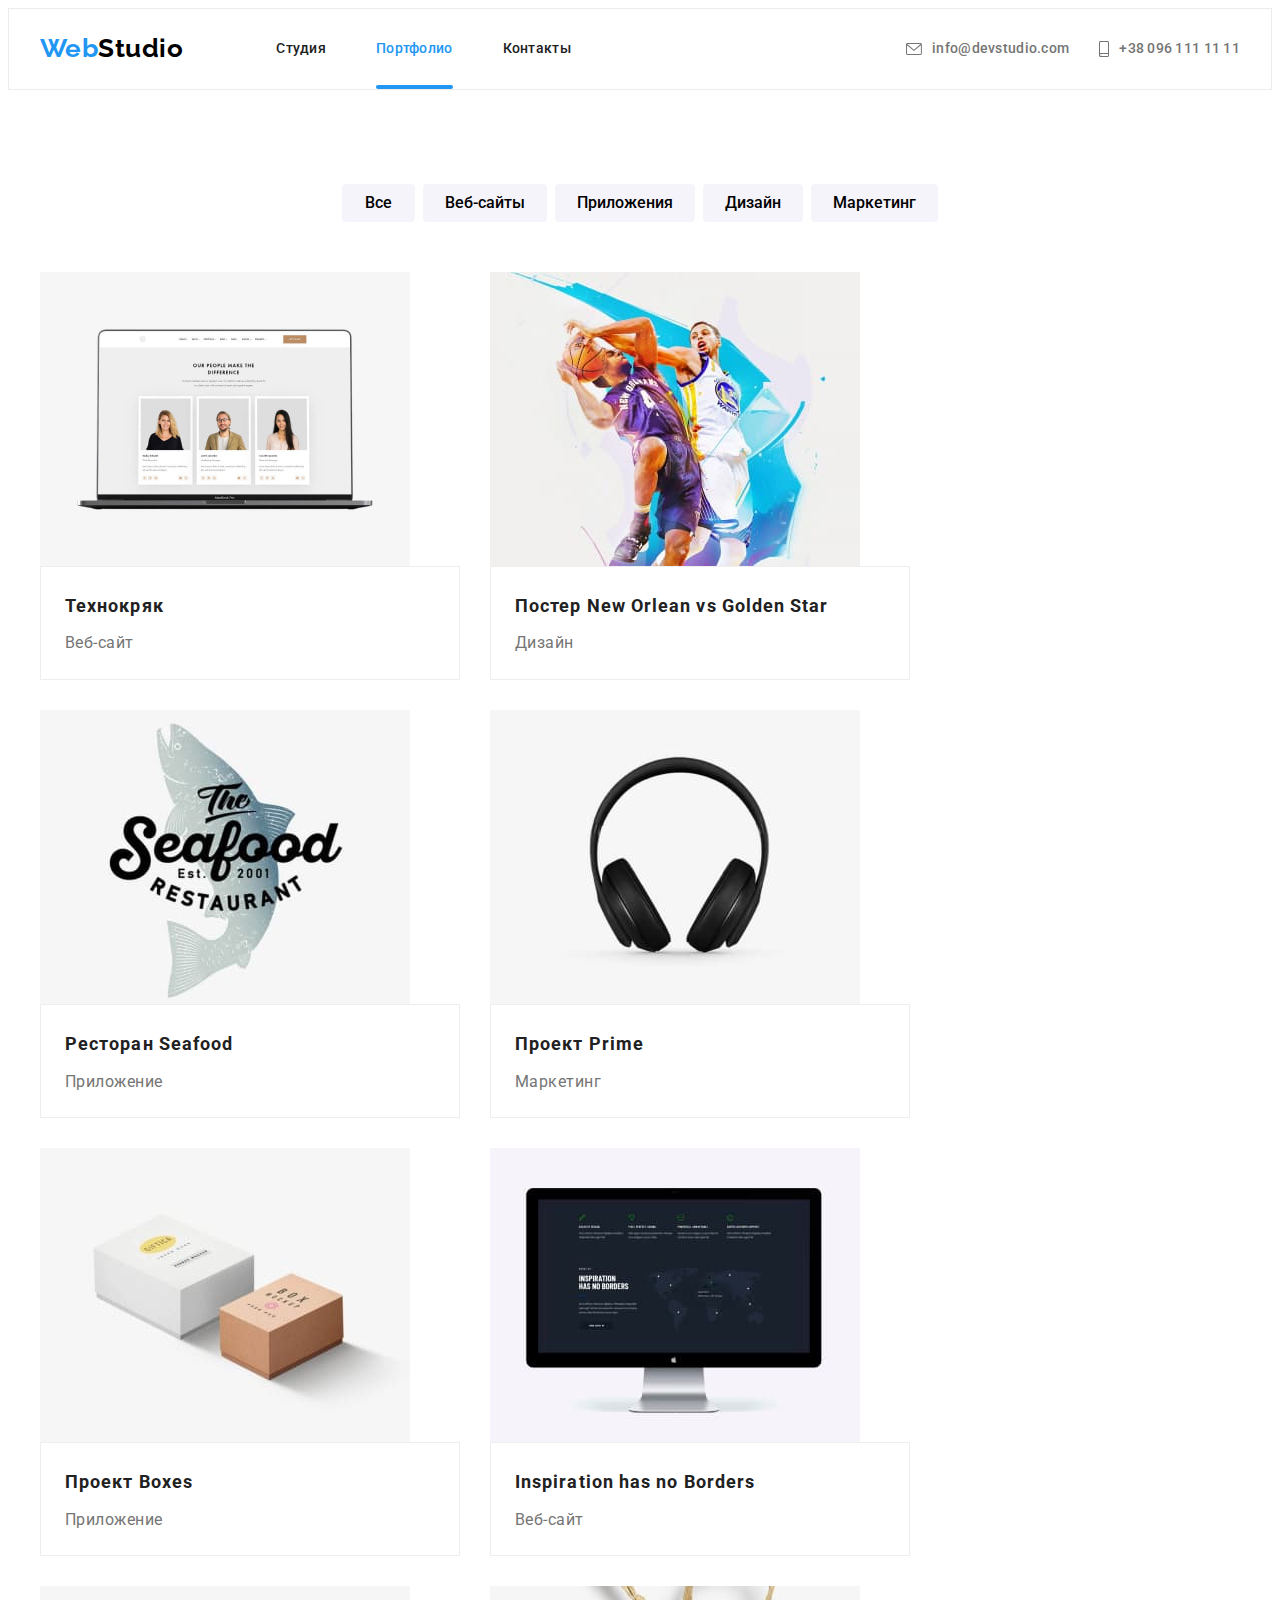
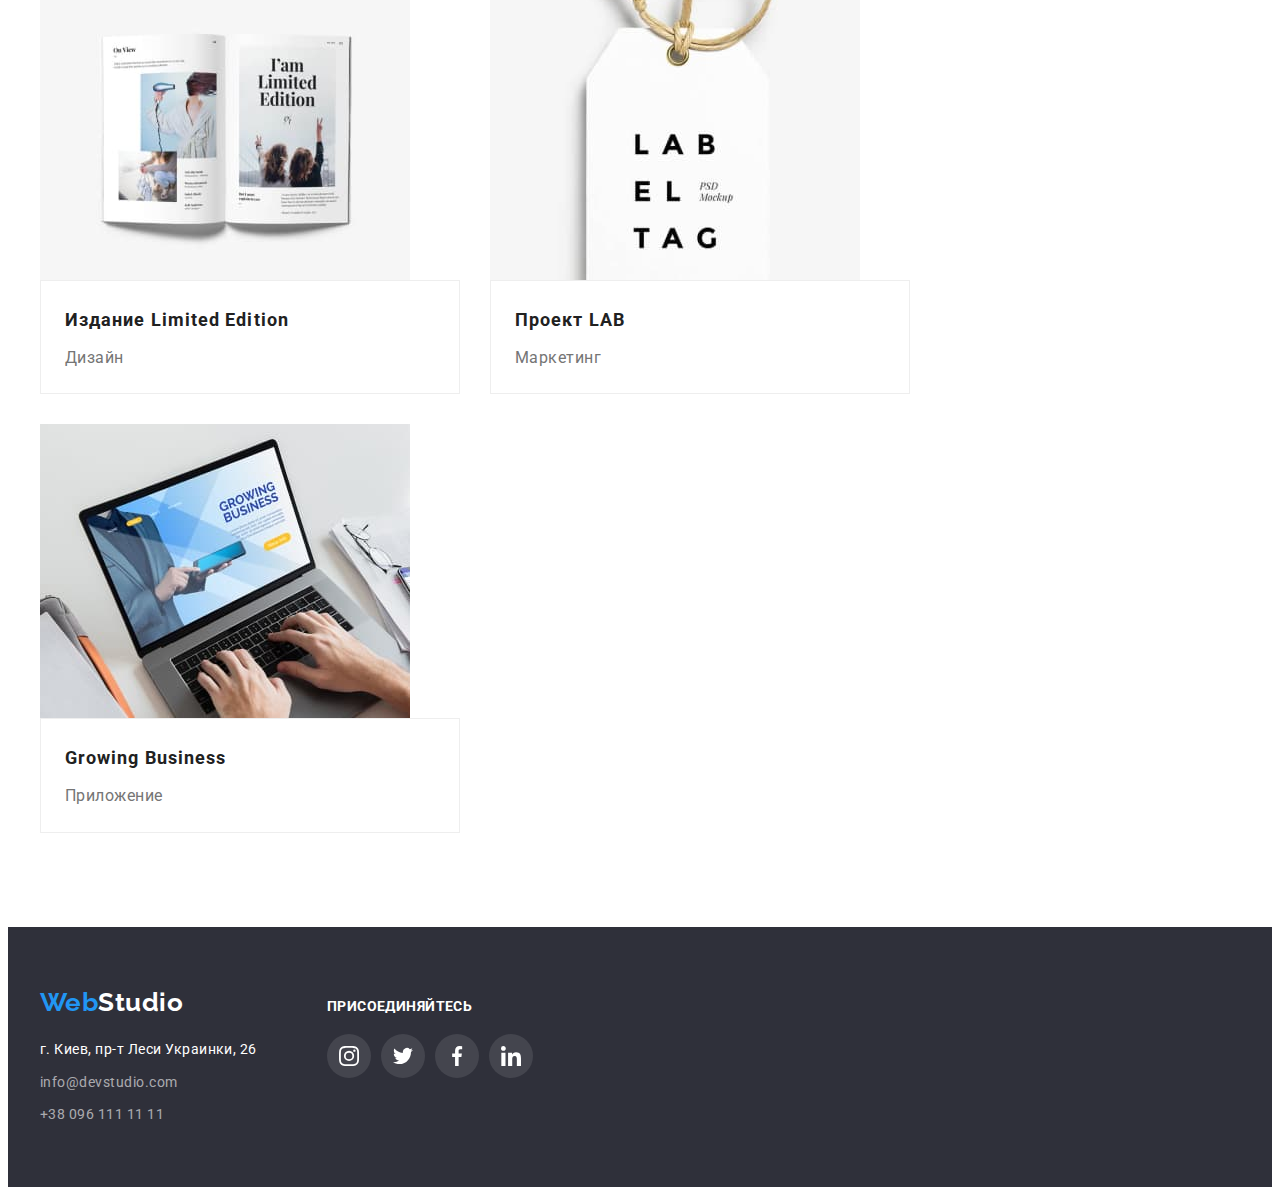
==== portfolio.html @ 63c19084 "added files" ====
<!DOCTYPE html>
<html lang="ru">
<head>
    <meta charset="UTF-8">
    <meta name="viewport" content="width=device-width, initial-scale=1.0">
    <title>Portfolio</title>
    <link rel="preconnect" href="https://fonts.gstatic.com">
    <link rel="stylesheet" href="https://cdnjs.cloudflare.com/ajax/libs/animate.css/4.1.1/animate.min.css" />
    <link href="https://fonts.googleapis.com/css2?family=Raleway:wght@700&family=Roboto:wght@400;500;700;900&display=swap" rel="stylesheet">
    <link rel="stylesheet" href="https://cdnjs.cloudflare.com/ajax/libs/modern-normalize/1.0.0/modern-normalize.min.css" integrity="sha512-ISS7cAi1PEhQ8jnbJpJZMd29NlhNj4AWYyLOSp2CE/CsHxTCu+r+t0D2yoJudVrd0/8fTVPUVDzY5Tvli75u/g==" crossorigin="anonymous" />
    <link rel="stylesheet" href="./css/style.css">
</head>
<body>

    <!-- Header -->
    <header class="header">
        <div class="container header-container">
            <nav class="page-nav">
                <a href="./index.html" class="header-logo animate__rubberBand"><span class="web-logo">Web</span>Studio</a>
    
                <ul class="nav-list list">
                    <li class="item"><a href="./index.html" class="link">Студия</a></li>
                    <li class="item"><a href="./portfolio.html" class="link current">Портфолио</a></li>
                    <li class="item"><a href="#!" class="link">Контакты</a></li>
                </ul>
            </nav>  
            <ul class="contacts-list list">
                <li class="item">
                    <a href="mailto:info@devstudio.com" class="link">
                        <svg class="icon" width="16" height="12">
                            <use href="./img/symbol-defs.svg#envelope"></use>
                        </svg>
                        info@devstudio.com
                    </a>
                </li>
                <li class="item">
                    <a href="tel:+380961111111" class="link">
                        <svg class="icon" width="10" height="16">
                            <use href="./img/symbol-defs.svg#smartphone"></use>
                        </svg>
                        +38 096 111 11 11
                    </a>
                </li>
            </ul>
        </div>
    </header>
    <main>
            <!-- Projects -->
            <section class="projects section-padding">
                <div class="container">
                    <h1 class="visually-hidden">Портфолио</h1>
                    <ul class="projects-filters list">
                        <li class="item"><button type="button">Все</button></li>
                        <li class="item"><button type="button">Веб-сайты</button></li>
                        <li class="item"><button type="button">Приложения</button></li>
                        <li class="item"><button type="button">Дизайн</button></li>
                        <li class="item"><button type="button">Маркетинг</button></li>
                    </ul>

                    <ul class="projects-card list">
                        <li class="item">  
                            <a href="#!" class="link">
                                <div class="project-overlay">
                                    <img class="image" src="./img/project-1.jpg" alt="Проект Технокряк" width="370" height="294">
                                    <p class="overlay-text">
                                        Технокряк это современная площадка распространения коронавируса. Компании используют эту платформу для цифрового
                                        шпионажа и атак на защищённые сервера конкурентов.
                                    </p>
                                </div>
                                <div class="project-content">
                                    <h2 class="title">Технокряк</h2>
                                    <p class="text">Веб-сайт</p>
                                    
                                </div>
                            </a>    
                        </li>
                            
                        <li class="item">
                            <a href="#!" class="link">
                                <div class="project-overlay">
                                    <img class="image" src="./img/project-2.jpg" alt="Постер Новый Орлеан против Золотых звёзд" width="370" height="294">
                                    <p class="overlay-text">
                                        Технокряк это современная площадка распространения коронавируса. Компании используют эту платформу для цифрового
                                        шпионажа и атак на защищённые сервера конкурентов.
                                    </p>
                                </div>
                                <div class="project-content">
                                    <h2 class="title">Постер New Orlean vs Golden Star</h2>
                                    <p class="text">Дизайн</p>
                                </div>
                            </a>
                        </li>

                        <li class="item">
                            <a href="#!" class="link">
                                <div class="project-overlay">
                                    <img class="image" src="./img/project-3.jpg" alt="Ресторан Морепродукты" width="370" height="294">
                                    <p class="overlay-text">
                                        Технокряк это современная площадка распространения коронавируса. Компании используют эту платформу для цифрового
                                        шпионажа и атак на защищённые сервера конкурентов.
                                    </p>
                                </div>
                                <div class="project-content">
                                    <h2 class="title">Ресторан Seafood</h2>
                                    <p class="text">Приложение</p>
                                </div>
                            </a>
                        </li>

                        <li class="item"> 
                            <a href="#!" class="link">
                                <div class="project-overlay">
                                    <img class="image" src="./img/project-4.jpg" alt="Проект Начало" width="370" height="294">
                                    <p class="overlay-text">
                                        Технокряк это современная площадка распространения коронавируса. Компании используют эту платформу для цифрового
                                        шпионажа и атак на защищённые сервера конкурентов.
                                    </p>
                                </div>
                                <div class="project-content">
                                    <h2 class="title">Проект Prime</h2>
                                    <p class="text">Маркетинг</p>
                                </div>
                            </a>
                        </li>

                        <li class="item">
                            <a href="#!" class="link">
                                <div class="project-overlay">
                                    <img class="image" src="./img/project-5.jpg" alt="Проект Коробки" width="370" height="294">
                                    <p class="overlay-text">
                                        Технокряк это современная площадка распространения коронавируса. Компании используют эту платформу для цифрового
                                        шпионажа и атак на защищённые сервера конкурентов.
                                    </p>
                                </div>
                                <div class="project-content">
                                    <h2 class="title">Проект Boxes</h2>
                                    <p class="text">Приложение</p>
                                </div>
                            </a>
                        </li>

                        <li class="item">
                            <a href="#!" class="link">
                                <div class="project-overlay">
                                    <img class="image" src="./img/project-6.jpg" alt="Вдохновение не имеет границ" width="370" height="294">
                                    <p class="overlay-text">
                                        Технокряк это современная площадка распространения коронавируса. Компании используют эту платформу для цифрового
                                        шпионажа и атак на защищённые сервера конкурентов.
                                    </p>
                                </div>
                                <div class="project-content">
                                    <h2 class="title">Inspiration has no Borders</h2>
                                    <p class="text">Веб-сайт</p>
                                </div>
                            </a>
                        </li>

                        <li class="item">
                            <a href="#!" class="link">
                                <div class="project-overlay">
                                    <img class="image" src="./img/project-7.jpg" alt="Издание ограниченная публикацыя" width="370" height="294">
                                    <p class="overlay-text">
                                        Технокряк это современная площадка распространения коронавируса. Компании используют эту платформу для цифрового
                                        шпионажа и атак на защищённые сервера конкурентов.
                                    </p>
                                </div>
                                <div class="project-content">
                                    <h2 class="title">Издание Limited Edition</h2>
                                    <p class="text">Дизайн</p>
                                </div>
                            </a>
                        </li>

                        <li class="item">
                            <a href="#!" class="link">
                                <div class="project-overlay">
                                    <img class="image" src="./img/project-8.jpg" alt="Проект Лаб" width="370" height="294">
                                    <p class="overlay-text">
                                        Технокряк это современная площадка распространения коронавируса. Компании используют эту платформу для цифрового
                                        шпионажа и атак на защищённые сервера конкурентов.
                                    </p>
                                </div>
                                <div class="project-content">
                                    <h2 class="title">Проект LAB</h2>
                                    <p class="text">Маркетинг</p>
                                </div>
                            </a>
                        </li>

                        <li class="item">
                            <a href="#!" class="link">
                                <div class="project-overlay">
                                    <img class="image" src="./img/project-9.jpg" alt="Приложение Растущий бизнес" width="370" height="294">
                                    <p class="overlay-text">
                                        Технокряк это современная площадка распространения коронавируса. Компании используют эту платформу для цифрового
                                        шпионажа и атак на защищённые сервера конкурентов.
                                    </p>
                                </div>
                                <div class="project-content">
                                    <h2 class="title">Growing Business</h2>
                                    <p class="text">Приложение</p>
                                </div>
                            </a>
                        </li>
                    </ul>
                </div>
            </section>
            
    </main>

    <!-- Footer -->
    <footer class="page-footer">
        <div class="container">
            <div class="address-container">
                <a href="./index.html" class="footer-logo"><span class="web-logo">Web</span>Studio</a>
            
                <address>
                    <ul class="address-list list">
                        <li class="footer-item item-link"><a href="https://goo.gl/maps/jZqZyX6BY9Eupkvq6" target="_blank" rel="noopener noreferrer" class="link">г. Киев, пр-т Леси Украинки, 26</a></li>
                        <li class="footer-item"><a href="mailto:info@devstudio.com" class="link">info@devstudio.com</a></li>
                        <li class="footer-item"><a href="tel:+380961111111" class="link">+38 096 111 11 11</a></li>
                    </ul>
                </address>
            </div>
            <div class="join-container">
                <b class="title">Присоединяйтесь</b>
                <ul class="join-list list">
                    <li class="item">
                        <a href="https://www.instagram.com/" target="_blank" rel="noopener noreferrer" class="link" aria-label="instagram">
                            <svg class="icon" width="20" height="20">
                                <use href="./img/symbol-defs.svg#instagram"></use>
                            </svg>
                        </a>
                    </li>
                    <li class="item">
                        <a href="https://twitter.com/" target="_blank" rel="noopener noreferrer" class="link" aria-label="twitter">
                            <svg class="icon" width="20" height="20">
                                <use href="./img/symbol-defs.svg#twitter"></use>
                            </svg>
                        </a>
                    </li>
                    <li class="item">
                        <a href="https://www.facebook.com/" target="_blank" rel="noopener noreferrer" class="link" aria-label="facebook"> 
                            <svg class="icon" width="20" height="20">
                                <use href="./img/symbol-defs.svg#facebook"></use>
                            </svg>
                        </a>
                    </li>
                    <li class="item">
                        <a href="https://www.linkedin.com/" target="_blank" rel="noopener noreferrer" class="link" aria-label="linkedin">
                            <svg class="icon" width="20" height="20">
                                <use href="./img/symbol-defs.svg#linkedin"></use>
                            </svg>
                        </a>
                    </li>
                </ul>
            </div>
        </div>

    </footer>
</body>
</html>
---- css/style.css ----
:root {
  --primary-text-color: #757575;
  --title-text-color: #212121;
  --accent-color: #2196f3;
  --primary-white-color: #ffffff;
  --secondary-color: #f5f4fa;
  --footer-link-color: rgba(255, 255, 255, 0.6);
  --icon-color: #afb1b8;
}

body {
  color: var(--primary-text-color);
  background: var(--primary-white-color);

  font-family: Roboto, sans-serif;
  font-weight: normal;
  font-style: normal;
  letter-spacing: 0.03em;
}

h1,
h2,
h3,
p,
ul {
  padding: 0;
  margin: 0;
}

img {
  display: block;
}

.visually-hidden {
  position: absolute;
  width: 1px;
  height: 1px;
  margin: -1px;
  border: 0;
  padding: 0;
  white-space: nowrap;
  clip-path: inset(100%);
  clip: rect(0 0 0 0);
  overflow: hidden;
}

.list {
  list-style: none;
}

/* .link {
  text-decoration: none;
} */

/* ------------ Container ------------ */

.container {
  width: 1200px;
  padding-left: 15px;
  padding-right: 15px;
  margin-left: auto;
  margin-right: auto;
}

.section-padding {
  padding-top: 94px;
  padding-bottom: 94px;
}

/*------------ Header -----------------*/
.header {
  border: 1px solid #ececec;
}

.header-container {
  display: flex;
  justify-content: space-between;
  align-items: center;
}

.header-logo {
  margin-right: 93px;

  font-family: Raleway, sans-serif;
  font-weight: bold;
  font-size: 26px;
  line-height: 1.2;
  text-decoration: none;
  color: #000000;
}

.animate__rubberBand {
  animation-duration: 600ms;
}

.web-logo {
  color: var(--accent-color);
}

.page-nav {
  display: flex;
  align-items: center;
}

.nav-list {
  display: flex;
}

/* .nav-list > .item:not(:last-child) {
  margin-right: 50px;
} */

.nav-list > .item + .item {
  margin-left: 50px;
}

.contacts-list {
  display: flex;
}

.nav-list .link {
  display: block;
  justify-content: center;
  padding-top: 32px;
  padding-bottom: 32px;

  font-weight: 500;
  font-size: 14px;
  line-height: 1.1;
  text-decoration: none;
  letter-spacing: 0.02em;
  color: var(--title-text-color);

  transition: color 250ms cubic-bezier(0.4, 0, 0.2, 1);
}

.nav-list .link:hover,
.nav-list .link:focus {
  outline: none;
  color: var(--accent-color);
}

.nav-list .current {
  color: var(--accent-color);
  padding-bottom: 0px;
}

.nav-list .current::after {
  content: '';
  display: block;
  width: 100%;
  height: 4px;
  margin-top: 28px;
  border-radius: 4px;
  background: #2196f3;
}

.contacts-list > .item + .item {
  margin-left: 30px;
}

.contacts-list .link {
  display: inline-flex;
  align-items: center;
  padding-top: 32px;
  padding-bottom: 32px;

  font-weight: 500;
  font-size: 14px;
  line-height: 1.1;
  text-decoration: none;
  letter-spacing: 0.02em;

  color: var(--primary-text-color);

  transition: color 250ms cubic-bezier(0.4, 0, 0.2, 1);
}

.contacts-list .link:hover,
.contacts-list .link:focus {
  outline: none;
  color: var(--accent-color);
  animation: heartBeat;
  animation-duration: 600ms;
}

.contacts-list .icon {
  border: 0;
  margin-right: 10px;
  fill: currentColor;
}

/*---------- Hero section ------------*/

.hero-section {
  max-width: 1600px;
  height: 600px;
  padding-top: 200px;
  padding-bottom: 200px;
  margin: 0 auto;

  text-align: center;

  background-color: #c4c4c4;
  background-image: linear-gradient(
      to right,
      rgba(47, 48, 58, 0.4),
      rgba(47, 48, 58, 0.4)
    ),
    url('../img/header-img.jpg');
  background-repeat: no-repeat;
  background-position: center;
  background-size: cover;
}

.hero-section > h1 {
  margin-bottom: 30px;

  font-weight: 900;
  font-size: 44px;
  line-height: 1.4;
  letter-spacing: 0.06em;
  text-transform: uppercase;
  color: var(--primary-white-color);
}

.hero-section > button {
  min-width: 200px;
  padding: 10px 32px;

  font-family: inherit;
  font-weight: bold;
  font-size: 16px;
  line-height: 1.9;
  letter-spacing: 0.06em;
  cursor: pointer;
  border-style: none;
  border-radius: 4px;

  color: var(--primary-white-color);
  background-color: var(--accent-color);

  transition: background-color 250ms cubic-bezier(0.4, 0, 0.2, 1);
}

.hero-section > button:hover,
.hero-section > button:focus {
  background-color: #188ce8;
}

/*-------------- Benefits -----------------*/

.benefits-list {
  display: flex;
}

.benefits-list > .item + .item {
  margin-left: 30px;
}

.benefits-list > .item {
  flex-basis: 270px;
}

.benefits-list .icon-container {
  display: flex;
  justify-content: center;
  align-items: center;
  height: 120px;
  margin-bottom: 30px;

  background-color: var(--secondary-color);
  border-radius: 4px;
}

/* .benefits-list > .item::before {
  display: block;
  height: 120px;
  margin-bottom: 30px;
  content: "";
  background-size: 70px;
  background-repeat: no-repeat;
  background-position: center;
  background-color: var(--secondary-color);
  border-radius: 4px;
}
.benefits-list .icon-details::before {
  background-image: url(../img/antenna-icon.svg);
}
.benefits-list .icon-punctuality::before {
  background-image: url(../img/clock-icon.svg);
}
.benefits-list .icon-planning::before {
  background-image: url(../img/diagram-icon.svg);
}
.benefits-list .icon-technologies::before {
  background-image: url(../img/astronaut-icon.svg);
} */

.benefits-list .title {
  margin-bottom: 10px;

  font-weight: 700;
  font-size: 14px;
  line-height: 1.1;
  text-transform: uppercase;
  color: var(--title-text-color);
}

.benefits-list p {
  font-size: 14px;
  line-height: 1.7;
}

/*---------- What we're doing ----------*/

.occupation {
  padding-bottom: 94px;
}

.occupation-list {
  display: flex;
  justify-content: space-between;
}

.occupation-tumb {
  position: relative;
}

.occupation-tumb > .text {
  position: absolute;
  bottom: 0;
  width: 370px;
  padding: 27px 82px;

  font-weight: bold;
  font-size: 14px;
  line-height: 1.14;
  text-align: center;
  letter-spacing: 0.03em;
  text-transform: uppercase;
  color: var(--primary-white-color);
  background: rgba(47, 48, 58, 0.8);
  overflow: auto;
}

/*---------- What we're doing and Our Team ----------*/

.occupation h2,
.team-section h2 {
  margin-bottom: 50px;

  font-weight: 700;
  font-size: 36px;
  line-height: 1.2;
  text-align: center;

  color: var(--title-text-color);
}

/*---------- Our Team ----------*/

.team-section {
  background-color: var(--secondary-color);
}

.team-section-list {
  display: flex;
  flex-wrap: wrap;
  margin-top: -30px;
  margin-left: -30px;
}

.team-section-list > .item {
  margin-top: 30px;
  margin-left: 30px;

  box-shadow: 0px 1px 3px rgba(0, 0, 0, 0.12), 0px 1px 1px rgba(0, 0, 0, 0.14),
    0px 2px 1px rgba(0, 0, 0, 0.2);
  border-radius: 0px 0px 4px 4px;
}

.team-section-list .desc {
  width: 270px;
  padding: 30px 0;
  background-color: #fff;
  border-radius: 0px 0px 4px 4px;
}

.team-section-list .title {
  margin-bottom: 10px;

  font-weight: 500;
  font-size: 16px;
  line-height: 1.2;
  color: var(--title-text-color);
  text-align: center;
}

.team-section-list .text {
  margin-bottom: 16px;

  text-align: center;
  font-size: 16px;
  line-height: 1.2;
}

.social-list {
  display: flex;
  justify-content: space-evenly;
}

.social-list .link {
  display: flex;
  align-items: center;
  justify-content: center;
  width: 44px;
  height: 44px;
  color: var(--icon-color);

  transition: background-color 250ms cubic-bezier(0.4, 0, 0.2, 1),
    color 250ms cubic-bezier(0.4, 0, 0.2, 1),
    border-radius 250ms cubic-bezier(0.4, 0, 0.2, 1);
}

.social-list .link:hover,
.social-list .link:focus {
  border-radius: 50%;
  outline: none;
  color: var(--secondary-color);
  background-color: var(--accent-color);
}

.social-list .icon {
  fill: currentColor;
}

/*---------- Regular Customers ----------*/

.customers h2 {
  margin-bottom: 50px;

  font-weight: 700;
  font-size: 36px;
  line-height: 1.2;
  text-align: center;

  color: var(--title-text-color);
}

.customers-list {
  display: flex;
}
.customers-list > .item:not(:last-child) {
  margin-right: 30px;
}

.customers-list .link {
  display: flex;
  justify-content: center;
  align-items: center;
  width: 170px;
  height: 92px;

  border: 1px solid #afb1b8;
  border-radius: 4px;
  color: var(--icon-color);

  transition: border 250ms cubic-bezier(0.4, 0, 0.2, 1),
    color 250ms cubic-bezier(0.4, 0, 0.2, 1);
}

.customers-list .link:hover,
.customers-list .link:focus {
  outline: none;
  border: 1px solid #2196f3;
  color: var(--accent-color);
  animation: swing;
  animation-duration: 500ms;
}

.customers-list .icon {
  fill: currentColor;
}

/*------------- Footer ---------------*/

.page-footer {
  padding: 60px 0;

  background-color: #2f303a;
}

.page-footer .container {
  display: flex;
  align-items: baseline;
}

.footer-logo {
  display: inline-block;
  margin-bottom: 20px;

  font-family: Raleway, sans-serif;
  font-weight: bold;
  font-size: 26px;
  line-height: 1.2;
  text-decoration: none;
  color: var(--primary-white-color);
}

.address-list > .footer-item + .footer-item {
  margin-top: 9px;
}

.footer-item > .link {
  font-size: 14px;
  line-height: 1.7;
  font-style: normal;
  text-decoration: none;
  color: var(--footer-link-color);

  transition: color 250ms cubic-bezier(0.4, 0, 0.2, 1);
}

.item-link > .link {
  color: var(--primary-white-color);
}

.footer-item > .link:hover,
.footer-item > .link:focus {
  outline: none;
  color: var(--accent-color);
  animation: bounceIn 600ms cubic-bezier(0.4, 0, 0.2, 1);
}

.address-container {
  align-items: baseline;
  margin-right: 70px;
}

.join-container > .title {
  display: block;
  margin-bottom: 20px;

  font-weight: bold;
  font-size: 14px;
  line-height: 1.14;
  letter-spacing: 0.03em;
  text-transform: uppercase;

  color: var(--primary-white-color);
}

.join-list {
  display: flex;
}

.join-list .item + .item {
  margin-left: 10px;
}

.join-list .link {
  display: flex;
  justify-content: center;
  align-items: center;
  width: 44px;
  height: 44px;
  border-radius: 50%;
  cursor: pointer;
  color: var(--primary-white-color);
  background-color: rgba(255, 255, 255, 0.1);

  transition: background-color 250ms cubic-bezier(0.4, 0, 0.2, 1);
}

.join-list .link:hover,
.join-list .link:focus {
  outline: none;
  background-color: var(--accent-color);
}

.join-list .icon {
  fill: currentColor;
}

/*------------- Modal Window -------------*/

.backdrop {
  position: fixed;
  top: 0;
  left: 0;
  width: 100vw;
  height: 100vh;
  background: rgba(0, 0, 0, 0.2);
  z-index: 100;

  transition: opacity 250ms cubic-bezier(0.4, 0, 0.2, 1),
    visibility 250ms cubic-bezier(0.4, 0, 0.2, 1);
}

.is-hidden {
  opacity: 0;
  pointer-events: none;
  visibility: hidden;
}

.modal-window {
  position: absolute;
  top: 50%;
  left: 50%;
  width: 528px;
  height: 581px;
  transform: translate(-50%, -50%);

  background-color: var(--primary-white-color);
  border-radius: 4px;
  box-shadow: 0px 1px 3px rgba(0, 0, 0, 0.12), 0px 1px 1px rgba(0, 0, 0, 0.14),
    0px 2px 1px rgba(0, 0, 0, 0.2);
}

.modal-button {
  display: flex;
  justify-content: center;
  align-items: center;
  position: absolute;
  top: 8px;
  right: 8px;
  width: 30px;
  height: 30px;
  padding: 0;

  background-color: var(--primary-white-color);
  border: 1px solid rgba(0, 0, 0, 0.1);
  border-radius: 50%;
  cursor: pointer;
  transition: color 250ms cubic-bezier(0.4, 0, 0.2, 1);
}

.modal-button .icon {
  fill: currentColor;
}

.modal-button:hover {
  color: var(--accent-color);
}

/*------------- Portfolio -------------*/

.projects-filters {
  display: flex;
  justify-content: center;
  margin-bottom: 50px;
}

.projects-filters > .item:not(:last-child) {
  margin-right: 8px;
}

.projects-filters button {
  padding: 6px 22px;
  min-width: 73px;

  font-family: inherit;
  font-weight: 500;
  font-size: 16px;
  line-height: 1.6;
  cursor: pointer;
  text-align: center;
  border-style: none;
  border-radius: 4px;
  background: var(--secondary-color);

  transition: background-color 250ms cubic-bezier(0.4, 0, 0.2, 1),
    color 500ms cubic-bezier(0.4, 0, 0.2, 1),
    box-shadow 250ms cubic-bezier(0.4, 0, 0.2, 1);
}

.projects-filters button:hover,
.projects-filters button:focus {
  outline: none;
  background-color: var(--accent-color);
  color: var(--primary-white-color);
  box-shadow: 0px 3px 1px rgba(0, 0, 0, 0.1), 0px 1px 2px rgba(0, 0, 0, 0.08),
    0px 2px 2px rgba(0, 0, 0, 0.12);
}

.projects-card {
  display: flex;
  flex-wrap: wrap;

  margin-left: -30px;
  margin-top: -30px;
}

.projects-card > .item {
  /* -----------   1 способ сетки
  width: calc((100% - 60px) / 3 );

  margin-right: 30px;
  margin-bottom: 30px;  
  */

  flex-basis: calc(100% / 3 - 30px);
  margin-left: 30px;
  margin-top: 30px;
}

/* ----------   1 способ сетки
.projects-card > .item:nth-child(3n) {
  margin-right: 0;
}

.projects-card > .item:nth-last-child(-n + 3) {
  margin-bottom: 0;
} */

/* ----- Альтернатива отступов
.projects-card > .item:not(:nth-child(3n)) {
margin-right: 30px;
}

.projects-card > .item:not(:nth-last-child(-n + 3)) {
  margin-bottom: 30px;
} */

.projects-card .link {
  display: block;
  text-decoration: none;
}

.projects-card .link:hover,
.projects-card .link:focus {
  outline: none;
  box-shadow: 0px 1px 1px rgba(0, 0, 0, 0.12), 0px 4px 4px rgba(0, 0, 0, 0.06),
    1px 4px 6px rgba(0, 0, 0, 0.16);
}

.projects-card .link:hover .overlay-text {
  transform: translateY(0);
}

.project-overlay {
  position: relative;
  overflow: hidden;
}

.project-overlay > .overlay-text {
  padding: 63px 24px;

  position: absolute;
  top: 0;
  left: 0;

  font-size: 18px;
  line-height: 1.6;
  letter-spacing: 0.03em;
  color: var(--primary-white-color);
  background: rgba(33, 150, 243, 0.9);
  opacity: 0;
  transform: translateY(100%);
  transition: transform 300ms cubic-bezier(0.4, 0, 0.2, 1),
    opacity 250ms cubic-bezier(0.4, 0, 0.2, 1);
  overflow: auto;
}

.projects-card .link:hover .overlay-text,
.projects-card .link:focus .overlay-text {
  transform: translateY(0);
  opacity: 1;
  outline: none;
}

.project-content {
  width: 370px;
  border: 1px solid #eeeeee;
  padding: 20px 24px;
}

.project-content > .title {
  margin-bottom: 4px;

  font-weight: 700;
  font-style: normal;
  font-size: 18px;
  line-height: 2.1;
  letter-spacing: 0.06em;

  color: var(--title-text-color);
}

.project-content > .text {
  font-size: 16px;
  line-height: 1.9;

  color: var(--primary-text-color);
}
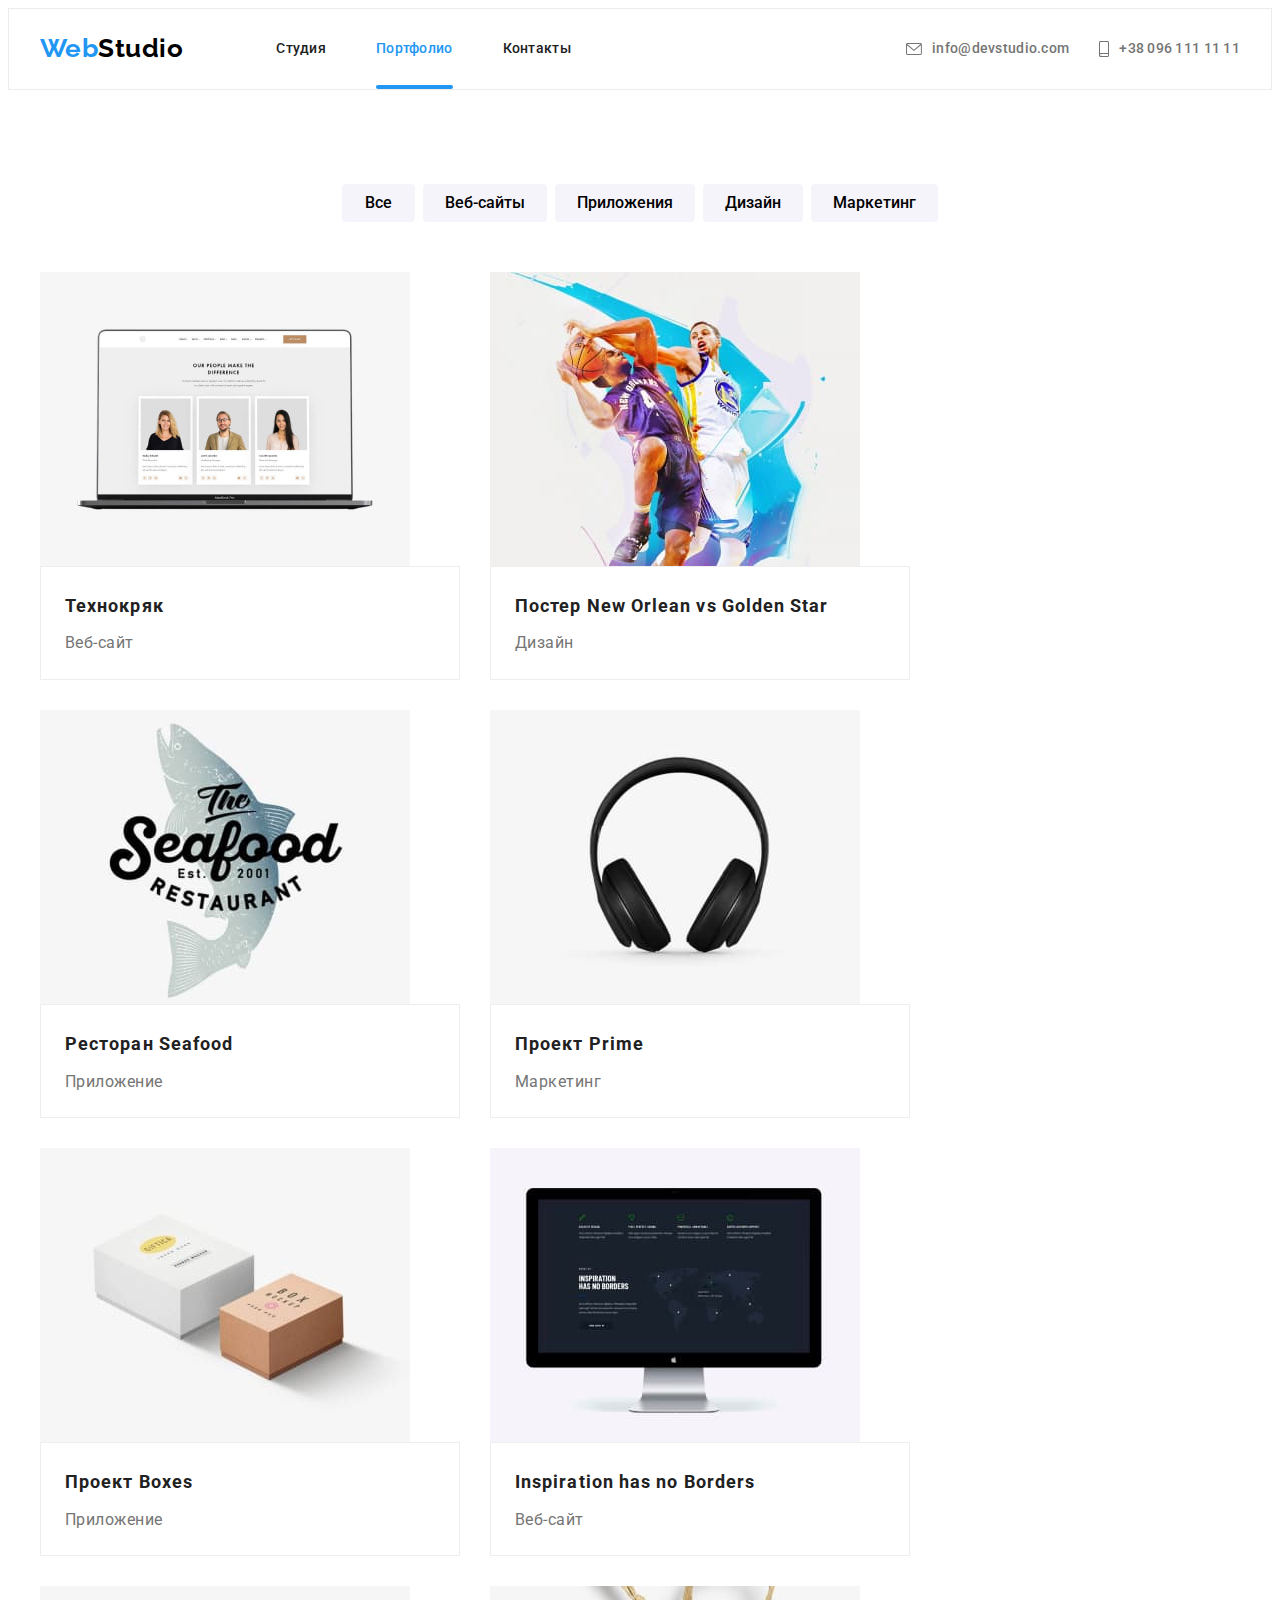
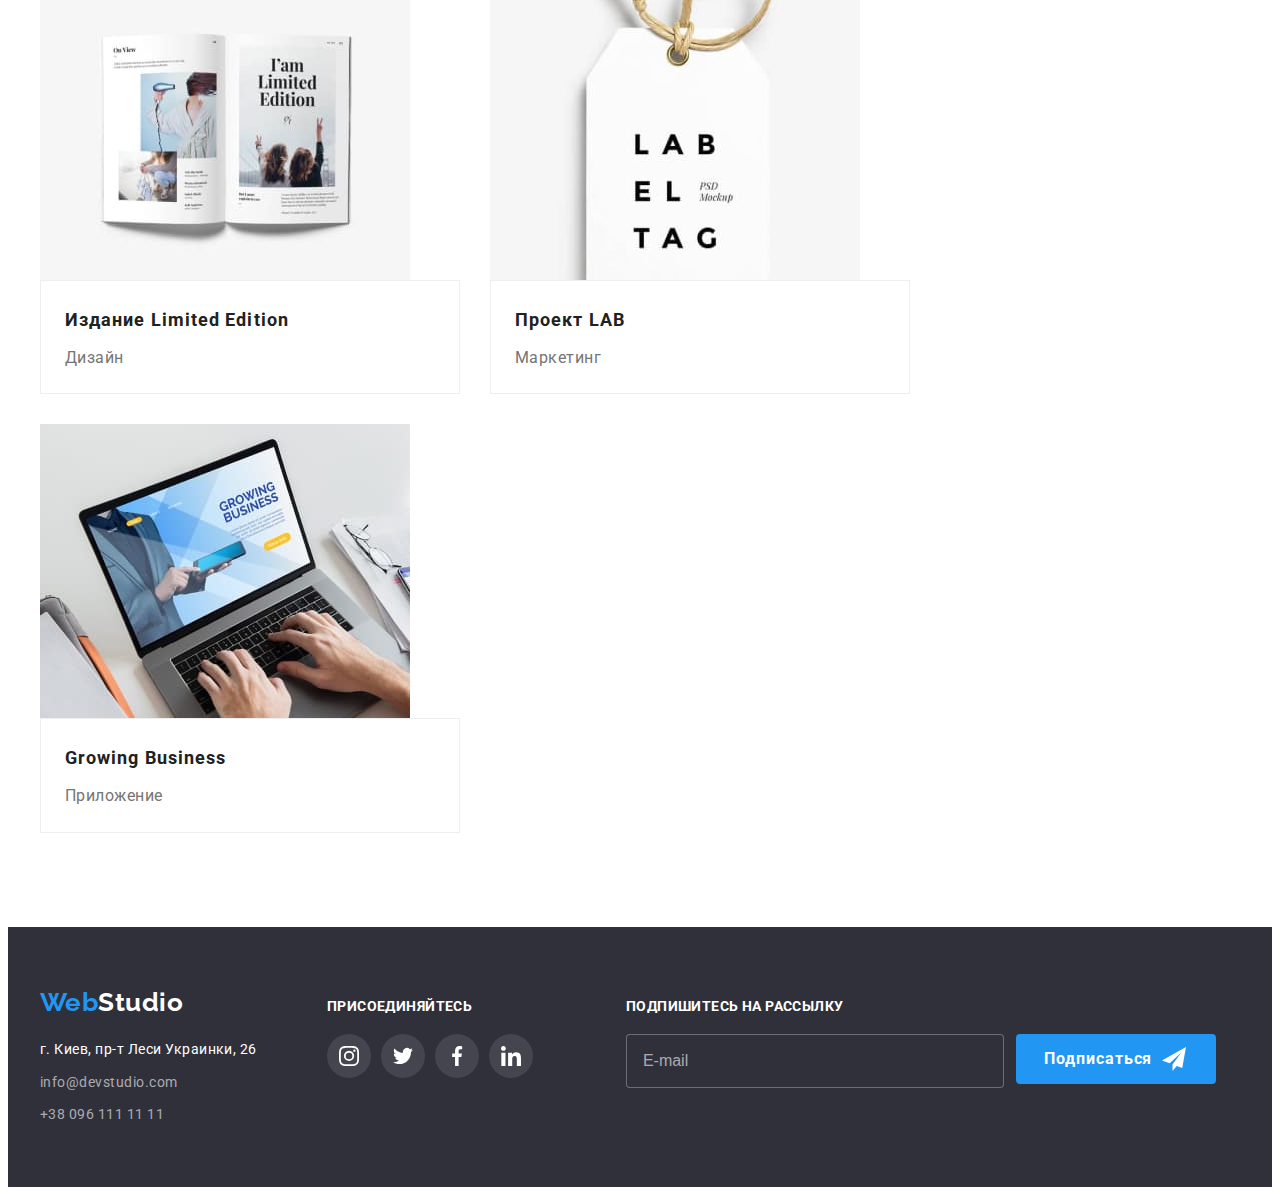
==== commit 3f08aaac: "new commit - new chenges" ====
--- a/portfolio.html
+++ b/portfolio.html
@@ -255,6 +255,18 @@
                     </li>
                 </ul>
             </div>
+            <form class="subscribe-form">
+                <label for="e-mail" class="title">Подпишитесь на рассылку</label>
+                <div class="subscribe-conteiner">
+                    <input class="subscribe-input" method="GET" type="email" name="subscribe-email" id="e-mail" placeholder="E-mail" required>
+                    <button class="submit-button" type="submit">
+                        Подписаться
+                        <svg class="icon" width="24" height="24">
+                            <use href="./img/symbol-defs.svg#icon-send"></use>
+                        </svg>
+                    </button>
+                </div>
+            </form>
         </div>
 
     </footer>
--- a/css/style.css
+++ b/css/style.css
@@ -538,7 +538,12 @@
   margin-right: 70px;
 }
 
-.join-container > .title {
+.join-container {
+  margin-right: 93px;
+}
+
+.join-container > .title,
+.subscribe-form > .title {
   display: block;
   margin-bottom: 20px;
 
@@ -577,13 +582,81 @@
 .join-list .link:focus {
   outline: none;
   background-color: var(--accent-color);
+  animation: flip 600ms cubic-bezier(0.4, 0, 0.2, 1);
 }
 
 .join-list .icon {
   fill: currentColor;
 }
-
-/*------------- Modal Window -------------*/
+.subscribe-conteiner {
+  display: flex;
+}
+.subscribe-form .subscribe-input {
+  width: 358px;
+  min-height: 50px;
+  padding-left: 16px;
+
+  font-size: 16px;
+  line-height: 1.25;
+  border-radius: 4px;
+  color: var(--primary-white-color);
+  background-color: #2f303a;
+  border: 1px solid rgba(255, 255, 255, 0.3);
+  transition: border 250ms cubic-bezier(0.4, 0, 0.2, 1);
+}
+
+.subscribe-input::placeholder {
+  color: rgba(255, 255, 255, 0.6);
+}
+
+.subscribe-input:required:focus:not(:placeholder-shown):valid {
+  border-color: var(--accent-color);
+}
+
+.subscribe-input:required:focus:not(:placeholder-shown):invalid {
+  border-color: red;
+}
+
+.subscribe-form .subscribe-input:hover,
+.subscribe-form .subscribe-input:focus {
+  border: 1px solid #2196f3;
+  outline: #2196f3;
+}
+
+.subscribe-form .submit-button {
+  display: flex;
+  align-items: center;
+  min-width: 200px;
+  height: 50px;
+  padding: 10px 28px;
+  margin-left: 12px;
+
+  font-family: inherit;
+  font-weight: bold;
+  font-size: 16px;
+  line-height: 1.9;
+  letter-spacing: 0.06em;
+  cursor: pointer;
+  border-style: none;
+  border-radius: 4px;
+
+  color: var(--primary-white-color);
+  background-color: var(--accent-color);
+
+  transition: background-color 250ms cubic-bezier(0.4, 0, 0.2, 1);
+}
+
+.subscribe-form .submit-button:hover,
+.subscribe-form .submit-button:focus {
+  background-color: #188ce8;
+}
+
+.submit-button > .icon {
+  margin-left: 10px;
+  fill: currentColor;
+}
+
+/*----------------- Modal Window ------------------*/
 
 .backdrop {
   position: fixed;
@@ -611,6 +684,7 @@
   width: 528px;
   height: 581px;
   transform: translate(-50%, -50%);
+  padding: 40px;
 
   background-color: var(--primary-white-color);
   border-radius: 4px;
@@ -618,7 +692,7 @@
     0px 2px 1px rgba(0, 0, 0, 0.2);
 }
 
-.modal-button {
+.modal-button-close {
   display: flex;
   justify-content: center;
   align-items: center;
@@ -636,15 +710,158 @@
   transition: color 250ms cubic-bezier(0.4, 0, 0.2, 1);
 }
 
-.modal-button .icon {
+.modal-button-close .icon {
   fill: currentColor;
 }
 
-.modal-button:hover {
+.modal-button-close:hover {
   color: var(--accent-color);
 }
 
-/*------------- Portfolio -------------*/
+.form-title {
+  display: block;
+  margin-bottom: 12px;
+
+  font-size: 20px;
+  line-height: 1.15;
+  text-align: center;
+  letter-spacing: 0.03em;
+  color: var(--title-text-color);
+}
+
+.modal-form {
+  display: flex;
+  flex-direction: column;
+}
+
+.form-field {
+  position: relative;
+  display: block;
+  margin-top: 4px;
+  color: var(--title-text-color);
+}
+
+.form-icon {
+  position: absolute;
+  top: 50%;
+  left: 12px;
+  transform: translateY(-50%);
+  fill: currentColor;
+}
+
+.form-label {
+  margin-bottom: 12px;
+  font-size: 12px;
+  line-height: 1.16;
+  letter-spacing: 0.01em;
+  color: var(--primary-text-color);
+}
+
+.form-input {
+  width: 100%;
+  height: 40px;
+  padding-left: 42px;
+  border-radius: 4px;
+  border: 1px solid rgba(33, 33, 33, 0.2);
+  transition: border 250ms cubic-bezier(0.4, 0, 0.2, 1);
+}
+
+/* .form-input:required:focus:not(:placeholder-shown):valid {
+  border-color: var(--accent-color);
+}
+
+.form-input:required:focus:not(:placeholder-shown):invalid {
+  border-color: red;
+} */
+
+.form-input:focus + .form-icon {
+  color: var(--accent-color);
+}
+
+.form-input:focus {
+  border: 1px solid var(--accent-color);
+  outline: none;
+}
+
+.label-textarea {
+  margin-bottom: 20px;
+}
+
+.form-textarea {
+  height: 120px;
+  padding: 12px 16px;
+  margin-top: 4px;
+  resize: none;
+}
+
+.form-textarea::placeholder {
+  font-size: 14px;
+  line-height: 1.4;
+  letter-spacing: 0.01em;
+  color: rgba(117, 117, 117, 0.5);
+}
+
+.form-checkbox-policy {
+  margin-bottom: 25px;
+
+  font-size: 14px;
+  line-height: 1.7;
+  letter-spacing: 0.03em;
+  text-align: center;
+}
+
+.form-checkbox-policy::before {
+  display: inline-block;
+  vertical-align: middle;
+  width: 16px;
+  height: 15px;
+  margin-right: 7px;
+  content: '';
+  border: 2px solid #212121;
+  border-radius: 2px;
+}
+
+.form-checkbox:checked + .form-checkbox-policy::before {
+  background-image: url('/img/icon-checked.svg');
+  background-position: center;
+  background-size: cover;
+  border: none;
+}
+
+.policy-checkbox-link {
+  color: var(--accent-color);
+}
+
+.form-button {
+  display: flex;
+  align-items: center;
+  text-align: center;
+  padding: 10px 55px 10px 55px;
+  margin: 0 auto;
+
+  font-weight: bold;
+  font-size: 16px;
+  line-height: 1.9;
+  letter-spacing: 0.06em;
+  color: #ffffff;
+  cursor: pointer;
+  border-radius: 4px;
+  background-color: var(--accent-color);
+  box-shadow: 0px 4px 4px rgba(0, 0, 0, 0.15);
+  border: none;
+  transition: background-color 250ms cubic-bezier(0.4, 0, 0.2, 1);
+}
+
+.form-button:hover,
+.form-button:focus {
+  background-color: #188ce8;
+}
+
+.checkbox-link {
+  color: var(--accent-color);
+}
+
+/*------------------ Portfolio -------------------*/
 
 .projects-filters {
   display: flex;
@@ -682,6 +899,8 @@
   color: var(--primary-white-color);
   box-shadow: 0px 3px 1px rgba(0, 0, 0, 0.1), 0px 1px 2px rgba(0, 0, 0, 0.08),
     0px 2px 2px rgba(0, 0, 0, 0.12);
+  animation: pulse;
+  animation-duration: 500ms;
 }
 
 .projects-card {
@@ -733,10 +952,6 @@
   outline: none;
   box-shadow: 0px 1px 1px rgba(0, 0, 0, 0.12), 0px 4px 4px rgba(0, 0, 0, 0.06),
     1px 4px 6px rgba(0, 0, 0, 0.16);
-}
-
-.projects-card .link:hover .overlay-text {
-  transform: translateY(0);
 }
 
 .project-overlay {
